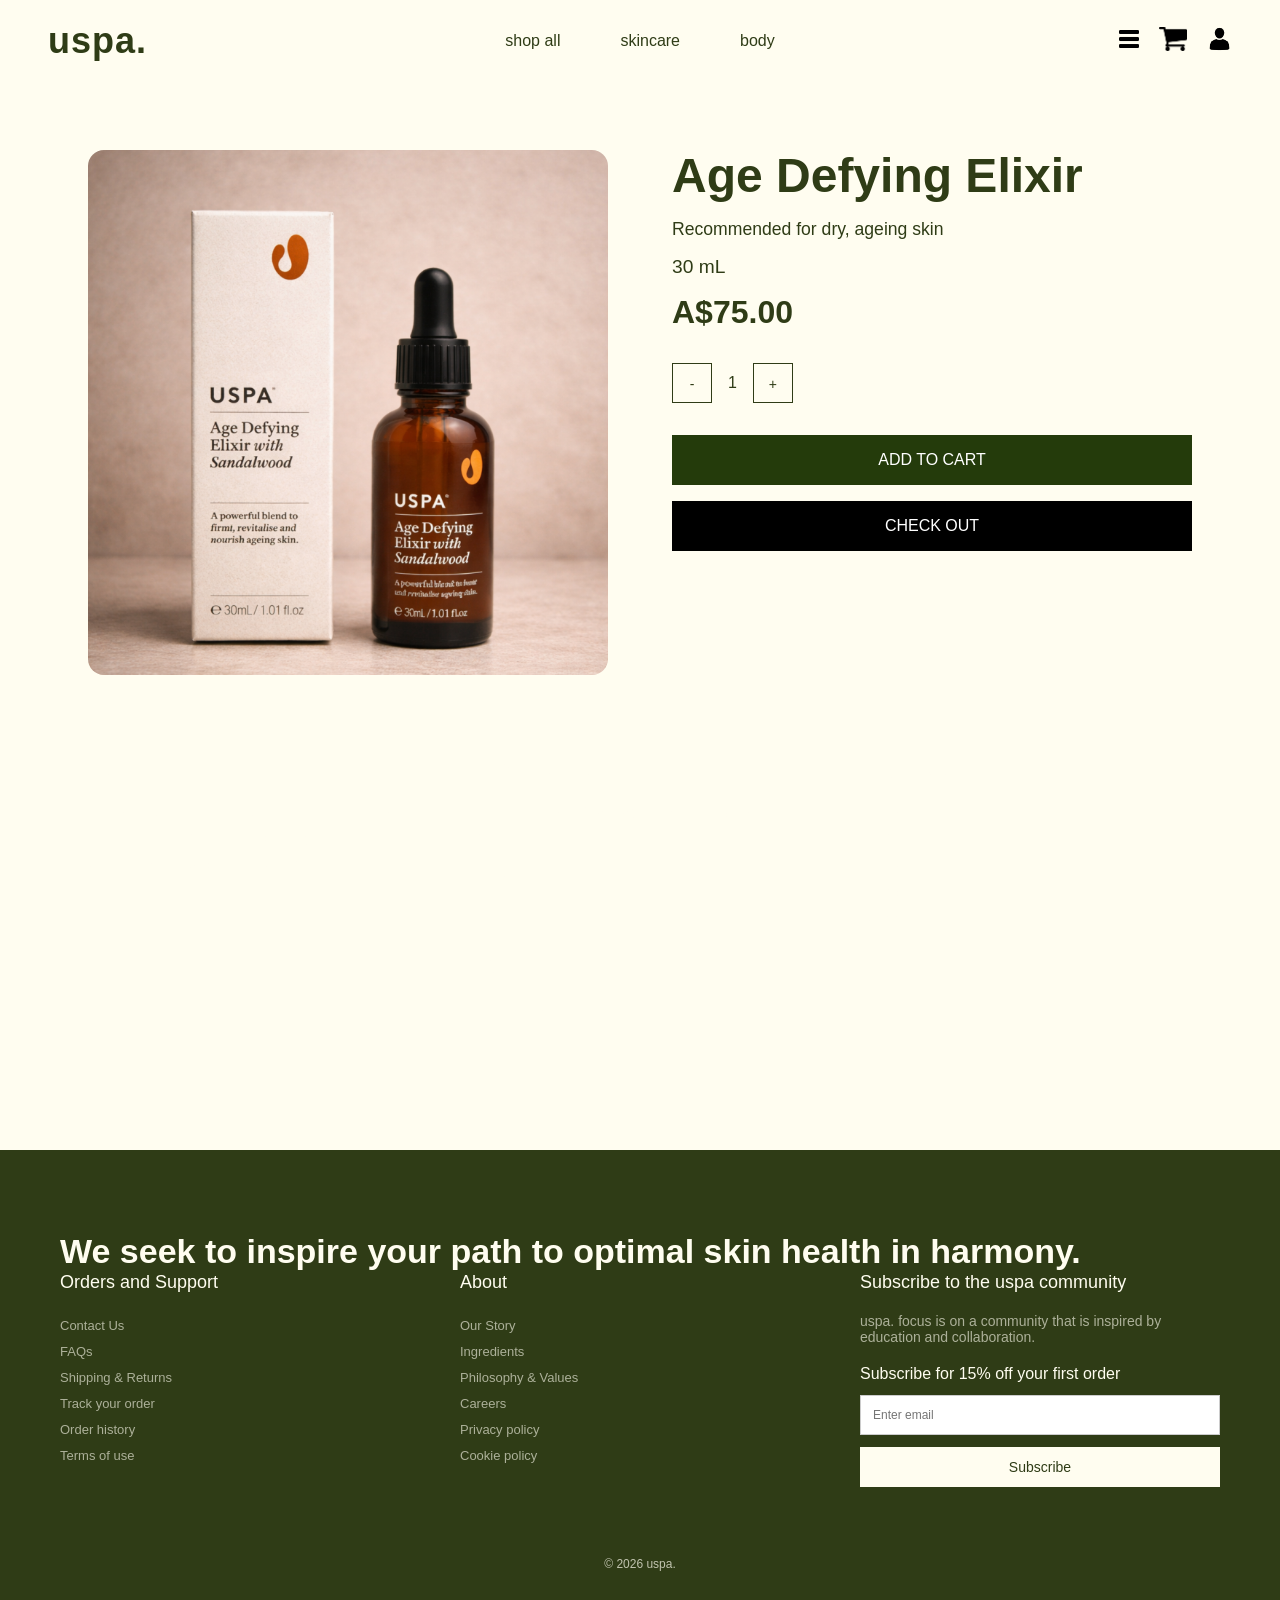
==== age-defying-elixir.html @ 699b3fb5 "added product filter and filter js, and age defying elixir page" ====
<!DOCTYPE html>

<html lang="en">

<head>

    <meta charset="UTF-8">

    <meta name="viewport" content="width=device-width, initial-scale=1.0">

    <title>Age Defying Elixir</title>

    <link rel="stylesheet" href="style.css">

</head>

<body>

    <!-- HEADER -->

    <header class="site-header">

        <nav class="navbar">

            <h1 class="logo">

                <a href="index.html">uspa.</a>

            </h1>

            <ul class="nav-links">

                <li><a href="shop-all.html">shop all</a></li>

                <li><a href="skincare.html">skincare</a></li>

                <li><a href="body.html">body</a></li>

            </ul>

            <ul class="nav-icons">

                <li><img src="images/menu.png" alt="Menu" class="nav-icon"></li>

                <li><img src="images/cart.png" alt="Cart" class="cart-icon"></li>

                <li><img src="images/profile.png" alt="Profile" class="profile-icon"></li>

            </ul>

        </nav>

    </header>

    <!-- PRODUCT PAGE -->

    <main class="product-page">

        <!-- LEFT -->

        <section class="product-image-section">

            <img src="images/product7.jpg"

                 alt="Age Defying Elixir"

                 class="product-image">

        </section>

        <!-- RIGHT -->

        <section class="product-info-section">

            <h1 class="product-title">

                Age Defying Elixir

            </h1>

            <p class="product-subtitle">

                Recommended for dry, ageing skin

            </p>

            <p class="product-size">

                30 mL

            </p>

            <p class="product-price">

                A$75.00

            </p>

            <!-- QUANTITY -->

            <section class="quantity-selector">

                <button type="button">-</button>

                <span>1</span>

                <button type="button">+</button>

            </section>

            <!-- BUTTONS -->

            <button class="product-cart-btn">

                ADD TO CART

            </button>

            <button class="checkout-btn">

                CHECK OUT

            </button>

        </section>

    </main>

    <!-- DETAILS -->

    <section class="product-details">

        <article class="detail-block">

            <h2>Description</h2>

            <p>

                A powerful blend to rejuvenate and balance stressed skin caused by damaging environments and lifestyle factors.

            </p>

        </article>

        <article class="detail-block">

            <h2>How to use</h2>

            <p>

                Apply at night, massage into freshly cleansed skin.

            </p>

            <h2>Dosage</h2>

            <p>

                2–3 drops

            </p>

            <h2>Texture</h2>

            <p>

                Lightweight oil texture.

            </p>

        </article>

        <article class="detail-block">

            <h2>Ingredients</h2>

            <ul>

                <li>Rose hip oil</li>

                <li>Primrose oil</li>

                <li>Rose</li>

                <li>Sandalwood</li>

                <li>Fennel</li>

            </ul>

        </article>

    </section>

    <!-- FOOTER -->

    <footer>

        <h2 class="footer-heading">

            We seek to inspire your path to optimal skin health in harmony.

        </h2>

        <nav class="footer-columns">

            <section class="footer-column">

                <h3>Orders and Support</h3>

                <a href="#">Contact Us</a>

                <a href="#">FAQs</a>

                <a href="#">Shipping & Returns</a>

                <a href="#">Track your order</a>

                <a href="#">Order history</a>

                <a href="#">Terms of use</a>

            </section>

            <section class="footer-column">

                <h3>About</h3>

                <a href="#">Our Story</a>

                <a href="#">Ingredients</a>

                <a href="#">Philosophy & Values</a>

                <a href="#">Careers</a>

                <a href="#">Privacy policy</a>

                <a href="#">Cookie policy</a>

            </section>

            <section class="footer-column newsletter">

                <h3>Subscribe to the uspa community</h3>

                <p class="subscribe-text">

                    uspa. focus is on a community that is inspired by education and collaboration.

                </p>

                <form>

                    <label for="email">

                        Subscribe for 15% off your first order

                    </label>

                    <input type="email"

                           id="email"

                           placeholder="Enter email">

                    <button type="submit">

                        Subscribe

                    </button>

                </form>

            </section>

        </nav>

        <p class="copyright">

            © 2026 uspa.

        </p>

    </footer>

</body>

</html>
---- style.css ----
* {
    margin: 0;
    padding: 0;
    box-sizing: border-box;
}

body {
    font-family: "Helvetica Neue", Helvetica, Arial, sans-serif;
    background-color: #FFFDF0; 
    color: #FFFDF0;
    font-weight: 300; 
} 

/* HERO SECTION */
.hero {
    height: 100vh; /*full screen height */
    background-image: url("images/hero.jpg");
    background-size: cover; 
    background-position: 50% 80%; 
    position: relative; 
    
}

.navbar {
    width: 100%;
    padding:28px 48px;
    display: grid;
    grid-template-columns: 1fr auto 1fr;
    align-items: center;
    z-index: 10;
}

.hero .navbar {
    position: absolute;
    top: 0;
    left: 0;
}

.site-header .navbar {
    position: relative;
}

.logo {
    justify-self: start;
}

.logo a {
    color:#FFFDF0;
    text-decoration: none;
    font-size: 36px;
    font-weight: 600;
    letter-spacing: 1px;
}


.nav-links{
    list-style: none;
    display: flex;
    gap: 60px;
    justify-self: center;
}

.nav-links a {
    color: #FFFDF0;
    text-decoration: none;
    font-size: 1rem;
    text-transform: lowercase;
    font-weight: 300;
}

.nav-links a:hover{
    opacity: 0.6;
}

.nav-icons {
    list-style: none;
    display: flex;
    align-items: center;
    display: flex;
    gap: 20px;
    justify-self: end;
}

.nav-icon {
    filter: invert(1);
    width: 20px;
    cursor: pointer;
}

.nav-icon:hover {
    opacity: 0.6;
}

.cart-icon {
    filter: invert(1);
    width:28px;
    height: auto;
    cursor: pointer;
}

.cart-icon:hover{
    opacity:0.6;
}

.profile-icon {
    width:25px;
    height: auto;
    cursor: pointer;
}

.profile-icon:hover{
    opacity: 0.6;
}

.hero-content {
    height: calc(100% - 85px);
    display: flex;
    justify-content: center; 
    align-items: center; 
}

.cta-btn {
    color: white; 
    text-decoration: none; 
    border: 1px solid white;
    padding: 12px 36px; 
    font-size: 18px; 
    font-weight: 300; 
}

.cta-btn:hover {
    background-color: #FFFDF0;
    color: #2F3C16;
}


/* MAIN CONTENT */
main {
    background-color: #FFFDF0;
    color: #2F3C16;
}

.content-section {
    padding: 110px 70px 80px;
}

.content-row {
    display: flex;
    align-items: center;
    justify-content: space-between;
    gap: 90px;
    margin-bottom: 120px;
}

.content-row + .content-row {
    margin-top: 100px;
}

.text-block,
.image-block {
    flex: 1;
}

.text-block h2 {
    font-size: clamp(28px, 4vw, 48px);
    font-weight: 400;
    letter-spacing: -1px;
    margin-bottom: 70px;
    color: #2F3C16;
}

.text-block p {
    max-width: 460px;
    font-size: clamp(16px, 2vw, 22px);
    line-height: 1.15;
    font-weight: 300;
    color: #2F3C16;
}

.image-block img {
    width: 100%;
    height: 520px;
    object-fit: cover;
    display: block;
}

.center-text {
    max-width: 470px;
    margin: 0 auto;
    text-align: center;
    font-size: 22px;
    line-height: 1.15;
    color: #2F3C16;
}

/* FOOTER */
footer {
    background-color: #2F3C16;
    color: #FFFDF0;
    padding: 80px 60px 40px;
}

.footer-heading {
    font-size: 34px;
    line-height: 1.25;
}
.footer-column {
    flex: 1;
    max-width: 220px;
}

.footer-columns {
    display: flex;
    justify-content: space-between;
    gap: 120px;
}

.footer-column h3 {
    font-size: 18px;
    font-weight: 500;
    margin-bottom: 20px;
}

.footer-column a {
    display: block;   /* THIS fixes your issue */
    color: #FFFDF0;
    text-decoration: none;
    font-size: 13px;
    line-height: 2;
    opacity: 0.6;
}

.footer-column a:hover {
    opacity: 0.6;
}

/* subscription text */
.subscribe-text {
    font-size: 14px;
    margin-bottom: 20px;
    opacity: 0.6;
}

/* form styling */
form {
    display: flex;
    flex-direction: column;
    gap: 12px;
}

/* email input styling */ 

input[type="email"] {
    padding: 12px;
    border: 1px solid #ccc;
    font-size: 12px;
}

button {
    padding: 12px;
    background-color: #FFFDF0;
    color: #2F3C16;
    border: none;
    font-size: 14px;
    cursor: pointer;
}

button:hover {
    opacity: 0.6;
}

.checkbox-group {
    display: flex;
    gap: 8px;
    align-items: flex-start; 
    font-size: 11px;
    line-height: 1.3;
}

.copyright {
    margin-top: 70px;
    font-size: 12px;
    opacity: 0.7;
    text-align: center;
}

.newsletter {
    max-width: 360px;
}

/* SHOP ALL */ 

.shop-hero {
    height: 460px;
    background-image: url("images/shop-hero.jpg");
    background-size: cover;
    background-position: center;
    display: flex;
    align-items: center;
    justify-content: center;
    color: #FFFDF0;
    font-size: clamp(18px, 2.5vw, 28px);
    text-align: center;
}


.filters details {
    border-top: 1px solid #2F3C16;
    padding: 1rem 0;
}

.filters details:last-of-type {
    border-bottom: 1px solid #2F3C16
}

.filters summary {
    display: flex;
    justify-content: space-between;
    align-items: center;
    list-style: none;
    cursor: pointer;
}

.filters summary::-webkit-details-marker {
    display:none;
}

.filters summary::after {
    content: "⌄"; 
}

.filters details[open] summary::after {
    content: "⌃";
}

.filters label {
    display: block;
    margin-top: 0.7rem;
    font-size: 0.9rem;
    color:#2F3C16
}

.shop-layout {
    display:grid;
    grid-template-columns: 220px 1fr;
    gap: 40px;
    padding: 80px 50px;
}

.site-header {
    height: 70px;
    background-color: #FFFDF0;
}

.site-header .navbar {
    position: relative;
    padding: 20px 48px;
}

.site-header .logo a,
.site-header .nav-links a {
    color: #2F3C16;
}

.site-header .profile-icon {
    filter: none;
}

.filters h2{
    font-size: 14px;
    font-weight: 400;
    margin-bottom: 10px;
}

.filters details{
    border-top: 1px solid #2F3C16;
    padding: 8px 0;
}

.filters summary {
    font-size: 14px;
    font-weight: 400;
    list-style: none;
    cursor: pointer;
}

.filters summary::-webkit-details-marker {
    display: none;
}

.filters summary::after {
    content:"⌄";
    float: right;
}

.filters {
    width: 220px;
}

.products {
    display: grid;
    grid-template-columns: repeat(auto-fit, minmax(clamp(8rem, 18vw, 16rem), 1fr));
    gap: 3rem 2rem;
    justify-content: start;
}

.product-card {
    max-width: 16rem;
}


.product-card a {
    display: flex;
    flex-direction: column;
    text-decoration: none;
    color: inherit;
}

.product-card h3 {
    min-height: 4rem;
}

.product-bottom {
    display: flex;
    justify-content: space-between;
    align-items: center;
    margin-top: 1rem
}
.product-bottom {
    margin: 0;
    font-size: 0.9rem;
    font-weight: 500;
}

.product-bottom button {
    width: auto;
    padding: 0.7rem 1.8rem;
    white-space: nowrap;
}


.product-card a{
    text-decoration:none;
    color:inherit;
}

.product-card img {
    width:100%;
    aspect-ratio: 1/1;
    object-fit: cover;
    display: block;
    border-radius: 10px;
}

.product-card h3 {
    font-size: 0.95rem;
    margin-top: 16px;
    min-height: 4rem;
    line-height: 1.2;
    margin-bottom: 0.6rem;
}

.product-card p {
    width: 100%;
    padding: 12px 0;
    font-size: 0.85rem;
    font-weight: 500;
}



.product-card button {
    background-color: #263713;
    color: white;
    border: none;
    padding: 6px 14px;
    font-size: 11px;
    align-self: start;
}

.mobile-filter-btn {
    display: none;
}

@media (max-width: 768px) {
    .mobile-filter-btn {
        display: block;
        margin-bottom: 2rem;
        background: none;
        color: #2F3C16;
        padding: 0;
        font-size: 1rem;
    }
}

@media (max-width:768px) {
    .shop-layout {
        display: block;
    }

    .filters {
        display:none;
    }

    .products {
        grid-template-columns: repeat(2, 1fr)
    }
}

@media (max-width: 768px) {
    .navbar {
        display: flex;
        padding: 18px 24px;
        justify-content: space-between;
    }
  
    .logo {
        position: static;
    }
  
  
    .nav-links {
        display: flex;
        gap: 24px;
        font-size: 14px;
        justify-content: center;
    }
  
    .nav-icons {
        display: flex;
        gap: 16px;
        justify-content: center;
    }

  }

  @media (max-width: 768px) {
    footer {
        padding: 50px 24px 30px;
    }

    .footer-heading {
        font-size: 24px;
        margin-bottom: 40px;
    }

    .footer-columns {
        flex-direction: column;
        gap: 36px;
    }

    .footer-column,
    .newsletter {
        max-width: 100%;
    }

    .footer-column h3 {
        font-size: 16px;
    }

    .footer-column a,
    .subscribe-text {
        font-size: 13px;
    }
}

/* PRODUCT PAGE */

.product-page {
    display: grid;
    grid-template-columns: 1fr 1fr;
    gap: 4rem;

    max-width: 1200px;
    margin: 5rem auto;

    padding: 0 3rem;
    align-items: start;
}

.product-image {
    width: 100%;
    border-radius: 1rem;
    display: block;
}

.product-info-section {
    display: flex;
    flex-direction: column;
    gap: 1rem;
}

.product-title {
    font-size: clamp(2rem, 4vw, 3rem);
    line-height: 1.1;
}

.product-subtitle {
    font-size: 1.1rem;
}

.product-size {
    font-size: 1.2rem;
    font-weight: 500;
}

.product-price {
    font-size: 2rem;
    font-weight: 600;
}

.quantity-selector {
    display: flex;
    align-items: center;
    gap: 1rem;

    margin: 1rem 0;
}

.quantity-selector button {
    width: 2.5rem;
    height: 2.5rem;

    border: 1px solid #2F3C16;
    background: transparent;

    cursor: pointer;
}

.product-cart-btn,
.checkout-btn {
    width: 100%;

    padding: 1rem;

    border: none;

    font-size: 1rem;
    cursor: pointer;
}

.product-cart-btn {
    background-color: #243B0B;
    color: white;
}

.checkout-btn {
    background-color: black;
    color: white;
}

/* =========================
   PRODUCT DETAILS
========================= */

.product-details {
    display: grid;
    grid-template-columns: repeat(3, 1fr);

    gap: 4rem;

    max-width: 1200px;

    margin: 4rem auto 8rem auto;

    padding: 0 3rem;
}

.detail-block {
    display: flex;
    flex-direction: column;
    gap: 1rem;
}

.detail-block h2 {
    font-size: 1.4rem;
}

.detail-block p,
.detail-block li {
    line-height: 1.7;
}

/* =========================
   MOBILE
========================= */

@media (max-width: 768px) {

    .product-page {
        grid-template-columns: 1fr;

        gap: 2rem;

        padding: 0 1.5rem;
    }

    .product-details {
        grid-template-columns: 1fr;

        gap: 2rem;

        padding: 0 1.5rem;
    }

    .product-title {
        font-size: 2.2rem;
    }

}
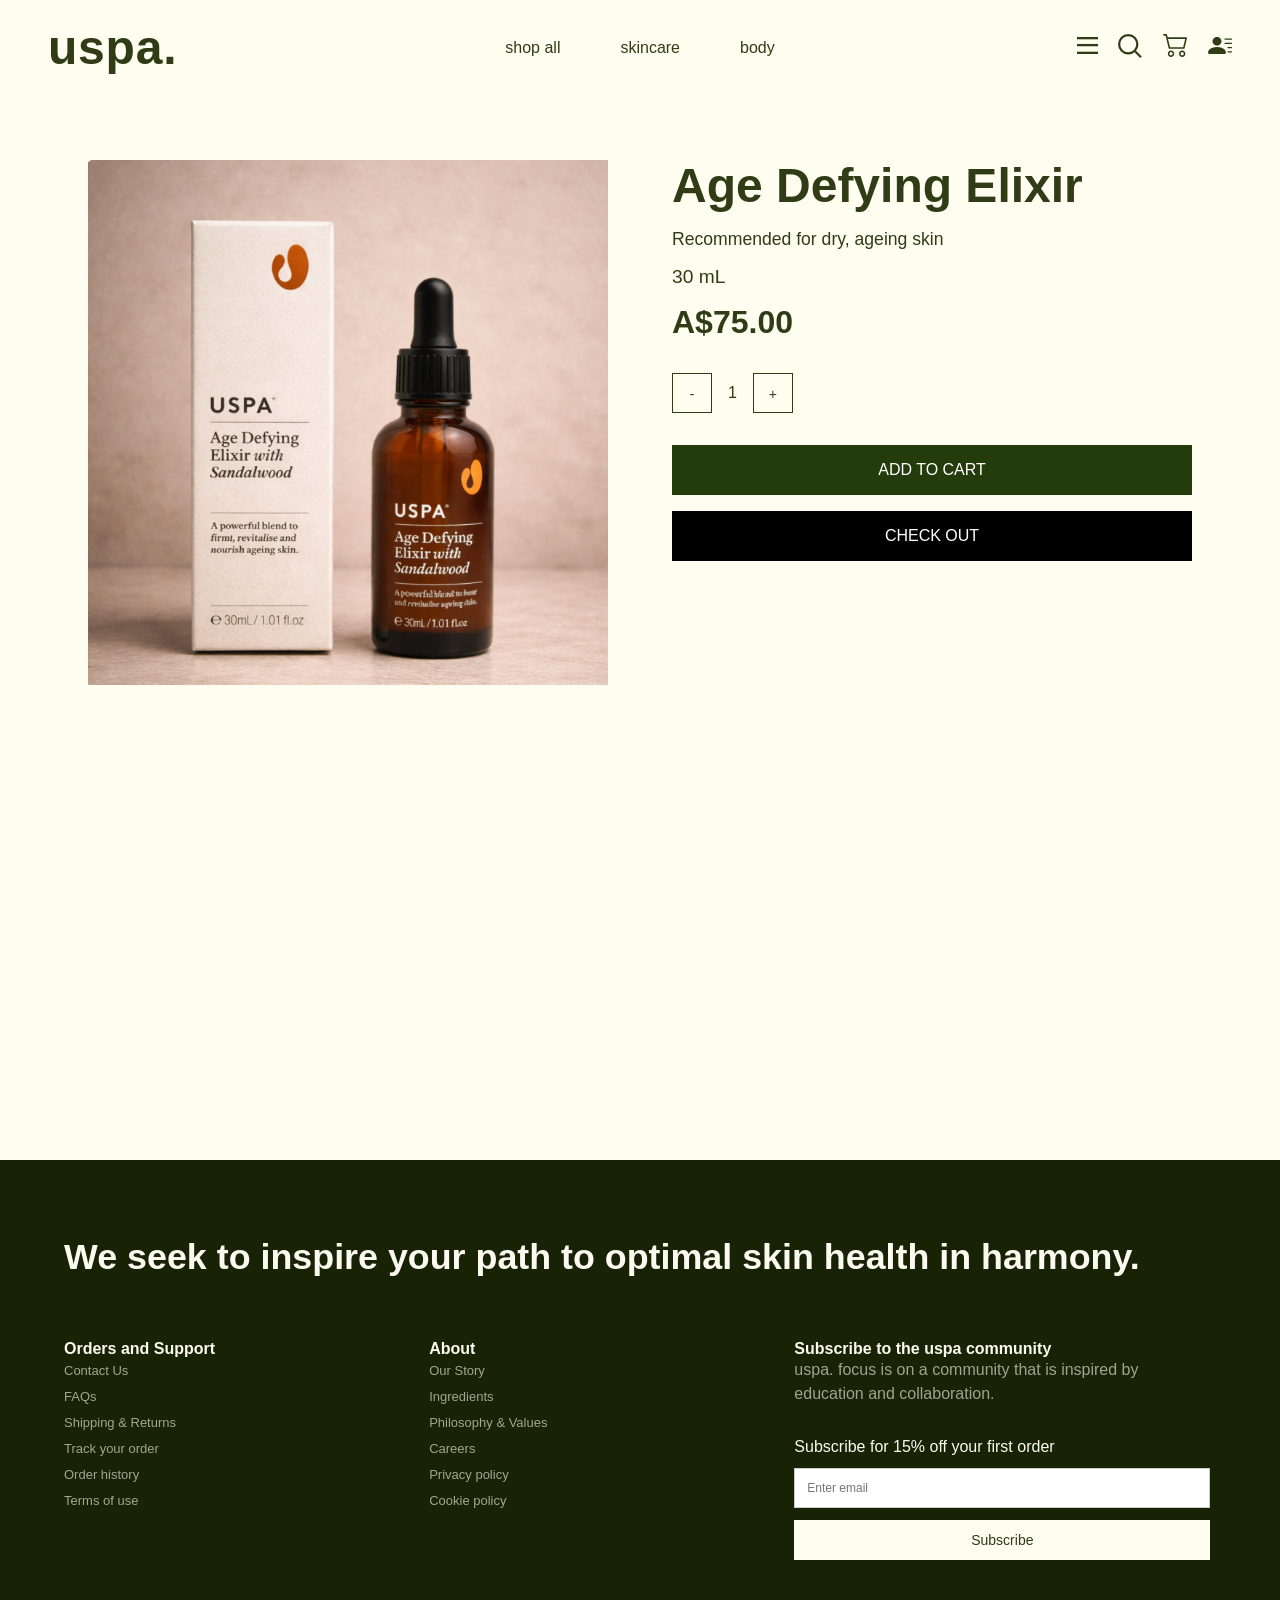
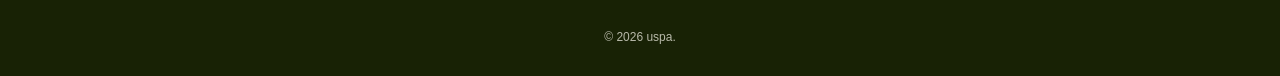
==== commit 0ebab6d5: "changed icons from png to svg and added drop down search layout" ====
--- a/age-defying-elixir.html
+++ b/age-defying-elixir.html
@@ -39,13 +39,19 @@
             </ul>
 
             <ul class="nav-icons">
-
-                <li><img src="images/menu.png" alt="Menu" class="nav-icon"></li>
-
-                <li><img src="images/cart.png" alt="Cart" class="cart-icon"></li>
-
-                <li><img src="images/profile.png" alt="Profile" class="profile-icon"></li>
-
+                <li><img src="images/menu.svg" alt="Menu" class="nav-icon"></li>
+                 <li class="search-wrapper">
+                    <img src="images/search.svg" alt="Search" class="search-icon">
+                    <div class="search-dropdown">
+                        <input
+                            type="text"
+                            id="search-input"
+                            placeholder="I'm searching for..."
+                        >
+                    </div>
+                </li>
+                <li><img src="images/cart.svg" alt="Cart" class="cart-icon"></li> 
+                <li><img src="images/profile.svg" alt="Profile" class="profile-icon"></li>
             </ul>
 
         </nav>
--- a/style.css
+++ b/style.css
@@ -23,7 +23,7 @@
 
 .navbar {
     width: 100%;
-    padding:28px 48px;
+    padding: clamp(1rem, 2vw, 1.75rem) clamp(1.5rem, 4vw, 3rem) clamp(2rem, 4vw, 3rem);
     display: grid;
     grid-template-columns: 1fr auto 1fr;
     align-items: center;
@@ -47,16 +47,16 @@
 .logo a {
     color:#FFFDF0;
     text-decoration: none;
-    font-size: 36px;
+    font-size: clamp(2rem, 4vw, 3rem);
     font-weight: 600;
-    letter-spacing: 1px;
+    letter-spacing: 0.05rem;
 }
 
 
 .nav-links{
     list-style: none;
     display: flex;
-    gap: 60px;
+    gap: clamp(1.5rem, 5vw, 3.75rem);
     justify-self: center;
 }
 
@@ -77,13 +77,12 @@
     display: flex;
     align-items: center;
     display: flex;
-    gap: 20px;
+    gap: 1.3rem;
     justify-self: end;
 }
 
 .nav-icon {
-    filter: invert(1);
-    width: 20px;
+    width: 1.3rem;
     cursor: pointer;
 }
 
@@ -92,8 +91,7 @@
 }
 
 .cart-icon {
-    filter: invert(1);
-    width:28px;
+    width:1.5rem;
     height: auto;
     cursor: pointer;
 }
@@ -103,7 +101,7 @@
 }
 
 .profile-icon {
-    width:25px;
+    width:1.5rem;
     height: auto;
     cursor: pointer;
 }
@@ -112,8 +110,48 @@
     opacity: 0.6;
 }
 
+.search-icon{
+    width: 1.5rem;
+    height:auto;
+    cursor: pointer;
+}
+
+.search-icon:hover{
+    opacity: 0.6
+}
+
+/* search dropdown */
+.search-wrapper {
+    position: static;
+}
+.search-dropdown {
+    position:absolute;
+    top: 5rem;
+    left:0;
+    width: 100vw;
+    background: #FFFDF0;
+    padding: 1rem 4rem 2.5rem;
+    display:none;
+    z-index: 999;
+}
+
+.search-dropdown.active {
+    display: block;
+}
+
+.search-dropdown input{
+    width: min(70rem, 90%);
+    font-size: clamp(1rem, 2vw, 1.5rem);
+    font-weight: 300;
+    padding: 0.6rem 0;
+    border:none;
+    /* border-bottom: 0.0625rem solid #2F3C16; */
+    background: transparent;
+    outline:none;
+}
+
 .hero-content {
-    height: calc(100% - 85px);
+    height: calc(100% - 5.3rem);
     display: flex;
     justify-content: center; 
     align-items: center; 
@@ -122,9 +160,9 @@
 .cta-btn {
     color: white; 
     text-decoration: none; 
-    border: 1px solid white;
-    padding: 12px 36px; 
-    font-size: 18px; 
+    border: 0.0625rem solid white;
+    padding: 0.75rem 2.25rem; 
+    font-size: 1.125rem; 
     font-weight: 300; 
 }
 
@@ -141,19 +179,19 @@
 }
 
 .content-section {
-    padding: 110px 70px 80px;
+    padding: 6.875rem 4.375rem 5rem;
 }
 
 .content-row {
     display: flex;
     align-items: center;
     justify-content: space-between;
-    gap: 90px;
-    margin-bottom: 120px;
+    gap: 5.625rem;
+    margin-bottom: 7.5rem;
 }
 
 .content-row + .content-row {
-    margin-top: 100px;
+    margin-top: 6.25rem;
 }
 
 .text-block,
@@ -162,16 +200,16 @@
 }
 
 .text-block h2 {
-    font-size: clamp(28px, 4vw, 48px);
+    font-size: clamp(1.75rem, 4vw, 3rem);
     font-weight: 400;
-    letter-spacing: -1px;
-    margin-bottom: 70px;
+    letter-spacing: -0.0625rem;
+    margin-bottom: 4.375rem;
     color: #2F3C16;
 }
 
 .text-block p {
-    max-width: 460px;
-    font-size: clamp(16px, 2vw, 22px);
+    max-width: 28.75rem;
+    font-size: clamp(1rem, 2vw, 1.375rem);
     line-height: 1.15;
     font-weight: 300;
     color: #2F3C16;
@@ -179,53 +217,57 @@
 
 .image-block img {
     width: 100%;
-    height: 520px;
+    height: 32.5rem;
     object-fit: cover;
     display: block;
 }
 
 .center-text {
-    max-width: 470px;
+    max-width: 29.375rem;
     margin: 0 auto;
     text-align: center;
-    font-size: 22px;
+    font-size: 1.375rem;
     line-height: 1.15;
     color: #2F3C16;
 }
 
 /* FOOTER */
 footer {
-    background-color: #2F3C16;
-    color: #FFFDF0;
-    padding: 80px 60px 40px;
+    background-color: #182205;
+    color: #fcfaf0;
+    padding: 5rem 4rem 2rem;
 }
 
 .footer-heading {
-    font-size: 34px;
-    line-height: 1.25;
-}
+    font-size: clamp(1.5rem, 2.8vw, 3.0rem);
+    line-height: 1;
+    max-width: 90rem;
+    margin-bottom: 4rem;
+}
+
 .footer-column {
     flex: 1;
-    max-width: 220px;
+    flex-direction: column;
+    gap: 0.9rem;
 }
 
 .footer-columns {
-    display: flex;
-    justify-content: space-between;
-    gap: 120px;
+    display: grid;
+    grid-template-columns: 1fr 1fr 1.4fr;
+    gap: 4rem;
+    align-items: start;
 }
 
 .footer-column h3 {
-    font-size: 18px;
-    font-weight: 500;
-    margin-bottom: 20px;
+    font-size: 1rem;
+    font-weight: 1.1rem;
 }
 
 .footer-column a {
-    display: block;   /* THIS fixes your issue */
+    display: block;  
     color: #FFFDF0;
     text-decoration: none;
-    font-size: 13px;
+    font-size: 0.8125rem;
     line-height: 2;
     opacity: 0.6;
 }
@@ -236,8 +278,8 @@
 
 /* subscription text */
 .subscribe-text {
-    font-size: 14px;
-    margin-bottom: 20px;
+    line-height: 1.5;
+    margin-bottom: 2rem;
     opacity: 0.6;
 }
 
@@ -245,23 +287,23 @@
 form {
     display: flex;
     flex-direction: column;
-    gap: 12px;
+    gap: 0.75rem;
 }
 
 /* email input styling */ 
 
 input[type="email"] {
-    padding: 12px;
-    border: 1px solid #ccc;
-    font-size: 12px;
+    padding: 0.75rem;
+    border: 0.0625rem solid #ccc;
+    font-size: 0.75rem;
 }
 
 button {
-    padding: 12px;
+    padding: 0.75rem;
     background-color: #FFFDF0;
     color: #2F3C16;
     border: none;
-    font-size: 14px;
+    font-size: 0.875rem;
     cursor: pointer;
 }
 
@@ -271,27 +313,27 @@
 
 .checkbox-group {
     display: flex;
-    gap: 8px;
+    gap: 0.5rem;
     align-items: flex-start; 
-    font-size: 11px;
+    font-size: 0.6875rem;
     line-height: 1.3;
 }
 
 .copyright {
-    margin-top: 70px;
-    font-size: 12px;
+    margin-top: 4.375rem;
+    font-size: 0.75rem;
     opacity: 0.7;
     text-align: center;
 }
 
 .newsletter {
-    max-width: 360px;
+    max-width: 26rem;
 }
 
 /* SHOP ALL */ 
 
 .shop-hero {
-    height: 460px;
+    height: 31rem;
     background-image: url("images/shop-hero.jpg");
     background-size: cover;
     background-position: center;
@@ -299,18 +341,18 @@
     align-items: center;
     justify-content: center;
     color: #FFFDF0;
-    font-size: clamp(18px, 2.5vw, 28px);
+    font-size: clamp(1.15rem, 2.5vw, 1.75rem);
     text-align: center;
 }
 
 
 .filters details {
-    border-top: 1px solid #2F3C16;
+    border-top: 0.065rem solid #2F3C16;
     padding: 1rem 0;
 }
 
 .filters details:last-of-type {
-    border-bottom: 1px solid #2F3C16
+    border-bottom: 0.065rem solid #2F3C16
 }
 
 .filters summary {
@@ -342,19 +384,22 @@
 
 .shop-layout {
     display:grid;
-    grid-template-columns: 220px 1fr;
-    gap: 40px;
-    padding: 80px 50px;
+    grid-template-columns: 16rem minmax(0, 1fr);
+    gap: 4rem;
+    width: min(90%, 75rem);
+    margin: 0 auto;
+    padding: 4rem 0;
 }
 
 .site-header {
-    height: 70px;
+    position: relative;
+    height: 5rem;
     background-color: #FFFDF0;
 }
 
 .site-header .navbar {
     position: relative;
-    padding: 20px 48px;
+    padding: clamp(1rem, 2vw, 1.25rem) clamp(1.5rem, 4vw, 3rem);
 }
 
 .site-header .logo a,
@@ -367,18 +412,18 @@
 }
 
 .filters h2{
-    font-size: 14px;
+    font-size: 0.875rem;
     font-weight: 400;
-    margin-bottom: 10px;
+    margin-bottom: 0.625rem;
 }
 
 .filters details{
-    border-top: 1px solid #2F3C16;
-    padding: 8px 0;
+    border-top: 0.0625rem solid #2F3C16;
+    padding: 0.5rem 0;
 }
 
 .filters summary {
-    font-size: 14px;
+    font-size: 0.875rem;
     font-weight: 400;
     list-style: none;
     cursor: pointer;
@@ -394,18 +439,19 @@
 }
 
 .filters {
-    width: 220px;
+    width: 13.75rem;
 }
 
 .products {
     display: grid;
-    grid-template-columns: repeat(auto-fit, minmax(clamp(8rem, 18vw, 16rem), 1fr));
+    grid-template-columns: repeat(3, minmax(0, 20rem));
     gap: 3rem 2rem;
     justify-content: start;
 }
 
 .product-card {
-    max-width: 16rem;
+    width: 100%;
+    max-width: none;
 }
 
 
@@ -416,26 +462,28 @@
     color: inherit;
 }
 
-.product-card h3 {
-    min-height: 4rem;
-}
+
 
 .product-bottom {
     display: flex;
     justify-content: space-between;
     align-items: center;
-    margin-top: 1rem
-}
-.product-bottom {
-    margin: 0;
-    font-size: 0.9rem;
+}
+
+
+
+.product-bottom button {
+    padding: 0.55rem 1.2rem;
+    font-size: 0.68rem;
+    letter-spacing: 0.06rem;
     font-weight: 500;
-}
-
-.product-bottom button {
     width: auto;
     padding: 0.7rem 1.8rem;
     white-space: nowrap;
+    display: flex;
+    align-items: center;
+    justify-content: center;
+    line-height: 1;
 }
 
 
@@ -449,23 +497,24 @@
     aspect-ratio: 1/1;
     object-fit: cover;
     display: block;
-    border-radius: 10px;
+    border-radius: 0;
+}
+
+.product-card .heart-icon {
+    width: 1.5rem;
+    height: auto;
+    object-fit: contain;
+    flex-shrink: 0;
 }
 
 .product-card h3 {
     font-size: 0.95rem;
-    margin-top: 16px;
-    min-height: 4rem;
+    min-height: 2.5rem;
     line-height: 1.2;
-    margin-bottom: 0.6rem;
-}
-
-.product-card p {
-    width: 100%;
-    padding: 12px 0;
-    font-size: 0.85rem;
-    font-weight: 500;
-}
+    margin-bottom: 0.05rem;
+}
+
+
 
 
 
@@ -473,8 +522,8 @@
     background-color: #263713;
     color: white;
     border: none;
-    padding: 6px 14px;
-    font-size: 11px;
+    padding: 0.375rem 0.875rem;
+    font-size: 0.6875rem;
     align-self: start;
 }
 
@@ -482,7 +531,7 @@
     display: none;
 }
 
-@media (max-width: 768px) {
+@media (max-width: 75rem) {
     .mobile-filter-btn {
         display: block;
         margin-bottom: 2rem;
@@ -571,7 +620,7 @@
     grid-template-columns: 1fr 1fr;
     gap: 4rem;
 
-    max-width: 1200px;
+    max-width: 75rem;
     margin: 5rem auto;
 
     padding: 0 3rem;
@@ -580,7 +629,7 @@
 
 .product-image {
     width: 100%;
-    border-radius: 1rem;
+    border-radius: 0;
     display: block;
 }
 
@@ -588,6 +637,77 @@
     display: flex;
     flex-direction: column;
     gap: 1rem;
+}
+
+.product-info {
+    display: flex;
+    flex-direction: column;
+    gap: 0.2rem;
+    flex: 1;
+}
+
+
+
+.product-bottom {
+    display: flex;
+    justify-content: space-between;
+    align-items: center;
+    margin-top: auto;
+    width: 100%
+}
+
+.product-title-row {
+    margin-top: 0.8rem;
+    display: flex;
+    justify-content: space-between;
+    align-items: flex-start;
+    gap: 1rem;
+}
+
+.product-title-row h3 {
+    margin: 0;
+    font-size: 1.2rem;
+    line-height: 1.2;
+}
+.heart-icon {
+    width: 0.3rem;
+    height: 0.3rem;
+    object-fit: contain;
+    flex-shrink: 0;
+}
+
+.product-skin {
+    margin-top: -1.15rem;
+    font-size: 0.8rem;
+    font-weight: 400;
+    font-style: italic;
+    line-height: 1.2;
+    opacity: 0.75;
+}
+
+.product-description {
+    font-size: 0.84rem;
+    margin-top: 1.5rem;
+    min-height: 3.5rem;
+    line-height: 1.15;
+    max-width: 90%;
+}
+
+.product-volume {
+    top: -0.4rem;
+    position: relative;
+    font-size: 1rem;
+    font-weight: 500;
+
+}
+
+.product-price-card {
+    font-size: 1.5rem;
+    font-weight: 700;
+    margin: 0;
+    line-height: 1;
+    position: relative;
+    top: -0.08rem;
 }
 
 .product-title {
@@ -649,9 +769,7 @@
     color: white;
 }
 
-/* =========================
-   PRODUCT DETAILS
-========================= */
+/* PRODUCT DETAILS */
 
 .product-details {
     display: grid;
@@ -659,7 +777,7 @@
 
     gap: 4rem;
 
-    max-width: 1200px;
+    max-width: 75rem;
 
     margin: 4rem auto 8rem auto;
 
@@ -704,7 +822,7 @@
     }
 
     .product-title {
-        font-size: 2.2rem;
+        font-size: 3.2rem;
     }
 
 }
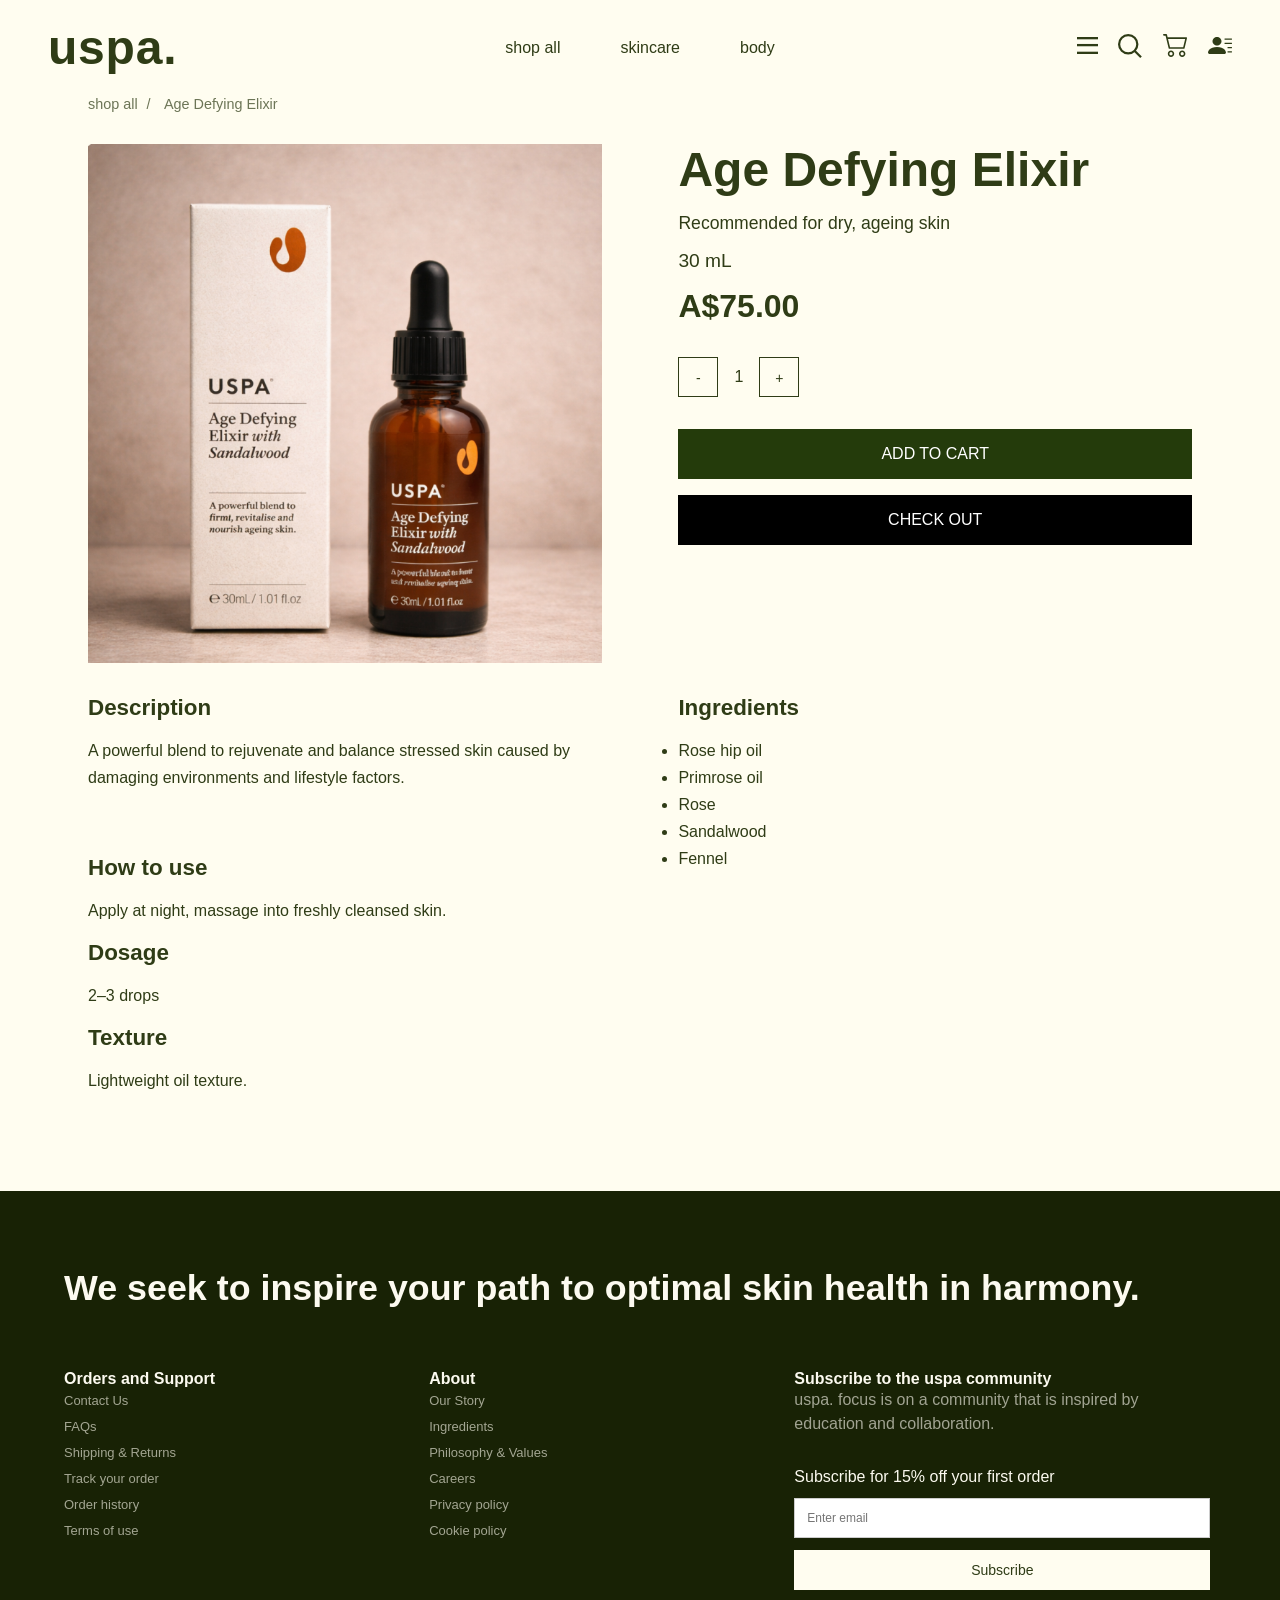
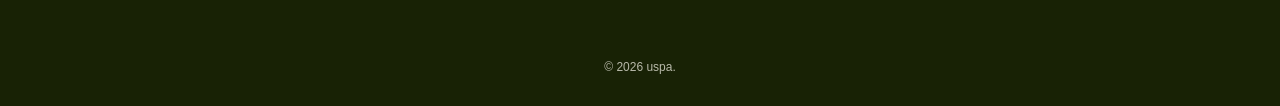
==== commit 622f1219: "refined product detail layout for age defying elixir, search interaction&logic and breadcrumb for se" ====
--- a/age-defying-elixir.html
+++ b/age-defying-elixir.html
@@ -60,226 +60,197 @@
 
     <!-- PRODUCT PAGE -->
 
-    <main class="product-page">
+    <main>
+        <nav class="breadcrumb">
+            <a href="shop-all.html">shop all</a>
+            <span>/</span>
+            <span>Age Defying Elixir</span>
+        </nav>
 
         <!-- LEFT -->
-
-        <section class="product-image-section">
-
-            <img src="images/product7.jpg"
-
-                 alt="Age Defying Elixir"
-
-                 class="product-image">
-
+        <section class="product-page">
+            <div class="product-image-section">
+
+                <img src="images/product7.jpg"
+
+                    alt="Age Defying Elixir"
+
+                    class="product-image">
+
+            </div>
+
+            <!-- RIGHT -->
+
+            <div class="product-info-section">
+
+                <h1 class="product-title">
+
+                    Age Defying Elixir
+
+                </h1>
+
+                <p class="product-subtitle">
+
+                    Recommended for dry, ageing skin
+
+                </p>
+
+                <p class="product-size">
+
+                    30 mL
+
+                </p>
+
+                <p class="product-price">
+
+                    A$75.00
+
+                </p>
+
+                <!-- QUANTITY -->
+
+                <section class="quantity-selector">
+
+                    <button type="button">-</button>
+
+                    <span>1</span>
+
+                    <button type="button">+</button>
+
+                </section>
+
+                <!-- BUTTONS -->
+
+                <button class="product-cart-btn">
+
+                    ADD TO CART
+
+                </button>
+
+                <button class="checkout-btn">
+
+                    CHECK OUT
+
+                </button>
+
+            </div>
         </section>
-
-        <!-- RIGHT -->
-
-        <section class="product-info-section">
-
-            <h1 class="product-title">
-
-                Age Defying Elixir
-
-            </h1>
-
-            <p class="product-subtitle">
-
-                Recommended for dry, ageing skin
-
-            </p>
-
-            <p class="product-size">
-
-                30 mL
-
-            </p>
-
-            <p class="product-price">
-
-                A$75.00
-
-            </p>
-
-            <!-- QUANTITY -->
-
-            <section class="quantity-selector">
-
-                <button type="button">-</button>
-
-                <span>1</span>
-
-                <button type="button">+</button>
+    
+
+        <!-- DETAILS -->
+        <section class="product-details">
+            <div class="details-left">
+                <article class="detail-block">
+                    <h2>Description</h2>
+                    <p>
+                        A powerful blend to rejuvenate and balance stressed skin caused by damaging environments and lifestyle factors.
+                    </p>
+                </article>
+                <article class="detail-block">
+                    <h2>How to use</h2>
+                    <p>Apply at night, massage into freshly cleansed skin.</p>
+                    <h2>Dosage</h2>
+                    <p>2–3 drops</p>
+                    <h2>Texture</h2>
+                    <p>Lightweight oil texture.</p>
+                </article>
+            </div>
+
+            <article class="detail-block ingredients-block">
+                <h2>Ingredients</h2>
+                <ul>
+                    <li>Rose hip oil</li>
+                    <li>Primrose oil</li>
+                    <li>Rose</li>
+                    <li>Sandalwood</li>
+                    <li>Fennel</li>
+                </ul>
+            </article>
+        </section>
+    </main>
+
+    <!-- FOOTER -->
+
+    <footer>
+
+        <h2 class="footer-heading">
+
+            We seek to inspire your path to optimal skin health in harmony.
+
+        </h2>
+
+        <nav class="footer-columns">
+
+            <section class="footer-column">
+
+                <h3>Orders and Support</h3>
+
+                <a href="#">Contact Us</a>
+
+                <a href="#">FAQs</a>
+
+                <a href="#">Shipping & Returns</a>
+
+                <a href="#">Track your order</a>
+
+                <a href="#">Order history</a>
+
+                <a href="#">Terms of use</a>
 
             </section>
 
-            <!-- BUTTONS -->
-
-            <button class="product-cart-btn">
-
-                ADD TO CART
-
-            </button>
-
-            <button class="checkout-btn">
-
-                CHECK OUT
-
-            </button>
-
-        </section>
-
-    </main>
-
-    <!-- DETAILS -->
-
-    <section class="product-details">
-
-        <article class="detail-block">
-
-            <h2>Description</h2>
-
-            <p>
-
-                A powerful blend to rejuvenate and balance stressed skin caused by damaging environments and lifestyle factors.
-
-            </p>
-
-        </article>
-
-        <article class="detail-block">
-
-            <h2>How to use</h2>
-
-            <p>
-
-                Apply at night, massage into freshly cleansed skin.
-
-            </p>
-
-            <h2>Dosage</h2>
-
-            <p>
-
-                2–3 drops
-
-            </p>
-
-            <h2>Texture</h2>
-
-            <p>
-
-                Lightweight oil texture.
-
-            </p>
-
-        </article>
-
-        <article class="detail-block">
-
-            <h2>Ingredients</h2>
-
-            <ul>
-
-                <li>Rose hip oil</li>
-
-                <li>Primrose oil</li>
-
-                <li>Rose</li>
-
-                <li>Sandalwood</li>
-
-                <li>Fennel</li>
-
-            </ul>
-
-        </article>
-
-    </section>
-
-    <!-- FOOTER -->
-
-    <footer>
-
-        <h2 class="footer-heading">
-
-            We seek to inspire your path to optimal skin health in harmony.
-
-        </h2>
-
-        <nav class="footer-columns">
-
             <section class="footer-column">
 
-                <h3>Orders and Support</h3>
-
-                <a href="#">Contact Us</a>
-
-                <a href="#">FAQs</a>
-
-                <a href="#">Shipping & Returns</a>
-
-                <a href="#">Track your order</a>
-
-                <a href="#">Order history</a>
-
-                <a href="#">Terms of use</a>
+                <h3>About</h3>
+
+                <a href="#">Our Story</a>
+
+                <a href="#">Ingredients</a>
+
+                <a href="#">Philosophy & Values</a>
+
+                <a href="#">Careers</a>
+
+                <a href="#">Privacy policy</a>
+
+                <a href="#">Cookie policy</a>
 
             </section>
 
-            <section class="footer-column">
-
-                <h3>About</h3>
-
-                <a href="#">Our Story</a>
-
-                <a href="#">Ingredients</a>
-
-                <a href="#">Philosophy & Values</a>
-
-                <a href="#">Careers</a>
-
-                <a href="#">Privacy policy</a>
-
-                <a href="#">Cookie policy</a>
+            <section class="footer-column newsletter">
+
+                <h3>Subscribe to the uspa community</h3>
+
+                <p class="subscribe-text">
+
+                    uspa. focus is on a community that is inspired by education and collaboration.
+
+                </p>
+
+                <form>
+
+                    <label for="email">
+
+                        Subscribe for 15% off your first order
+
+                    </label>
+
+                    <input type="email"
+
+                           id="email"
+
+                           placeholder="Enter email">
+
+                    <button type="submit">
+
+                        Subscribe
+
+                    </button>
+
+                </form>
 
             </section>
 
-            <section class="footer-column newsletter">
-
-                <h3>Subscribe to the uspa community</h3>
-
-                <p class="subscribe-text">
-
-                    uspa. focus is on a community that is inspired by education and collaboration.
-
-                </p>
-
-                <form>
-
-                    <label for="email">
-
-                        Subscribe for 15% off your first order
-
-                    </label>
-
-                    <input type="email"
-
-                           id="email"
-
-                           placeholder="Enter email">
-
-                    <button type="submit">
-
-                        Subscribe
-
-                    </button>
-
-                </form>
-
-            </section>
-
         </nav>
 
         <p class="copyright">
@@ -289,6 +260,7 @@
         </p>
 
     </footer>
+    <script src="script.js"></script>
 
 </body>
 
--- a/style.css
+++ b/style.css
@@ -618,7 +618,7 @@
 .product-page {
     display: grid;
     grid-template-columns: 1fr 1fr;
-    gap: 4rem;
+    gap: clamp(3rem, 6vw, 6rem);
 
     max-width: 75rem;
     margin: 5rem auto;
@@ -771,17 +771,19 @@
 
 /* PRODUCT DETAILS */
 
+.product-page,
+.product-details {
+    max-width: 75rem;
+    margin: 0 auto;
+    padding: 0 3rem;
+}
+
 .product-details {
     display: grid;
-    grid-template-columns: repeat(3, 1fr);
-
-    gap: 4rem;
-
-    max-width: 75rem;
-
-    margin: 4rem auto 8rem auto;
-
-    padding: 0 3rem;
+    grid-template-columns: 1fr 1fr;
+    gap: clamp(3rem, 6vw, 6rem);
+    padding-top: 2rem;
+    padding-bottom: 6rem;
 }
 
 .detail-block {
@@ -799,6 +801,40 @@
     line-height: 1.7;
 }
 
+.details-left {
+    display: flex;
+    flex-direction: column;
+    gap: 4rem;
+}
+
+.ingredients-block {
+    max-width: 28rem;
+    align-self: start;
+}
+
+.breadcrumb {
+    max-width: 75rem;
+    margin: 1rem auto 2rem auto;
+    padding: 0 3rem;
+    font-size: 0.9rem;
+    margin-top: 1rem;
+    margin-bottom: 2rem;
+    opacity: 0.7;
+}
+
+.breadcrumb a {
+    color: #2F3C16;
+    text-decoration: none;
+}
+
+.breadcrumb a:hover {
+    text-decoration: underline;
+}
+
+.breadcrumb span {
+    margin: 0 0.3rem;
+}
+
 /* =========================
    MOBILE
 ========================= */
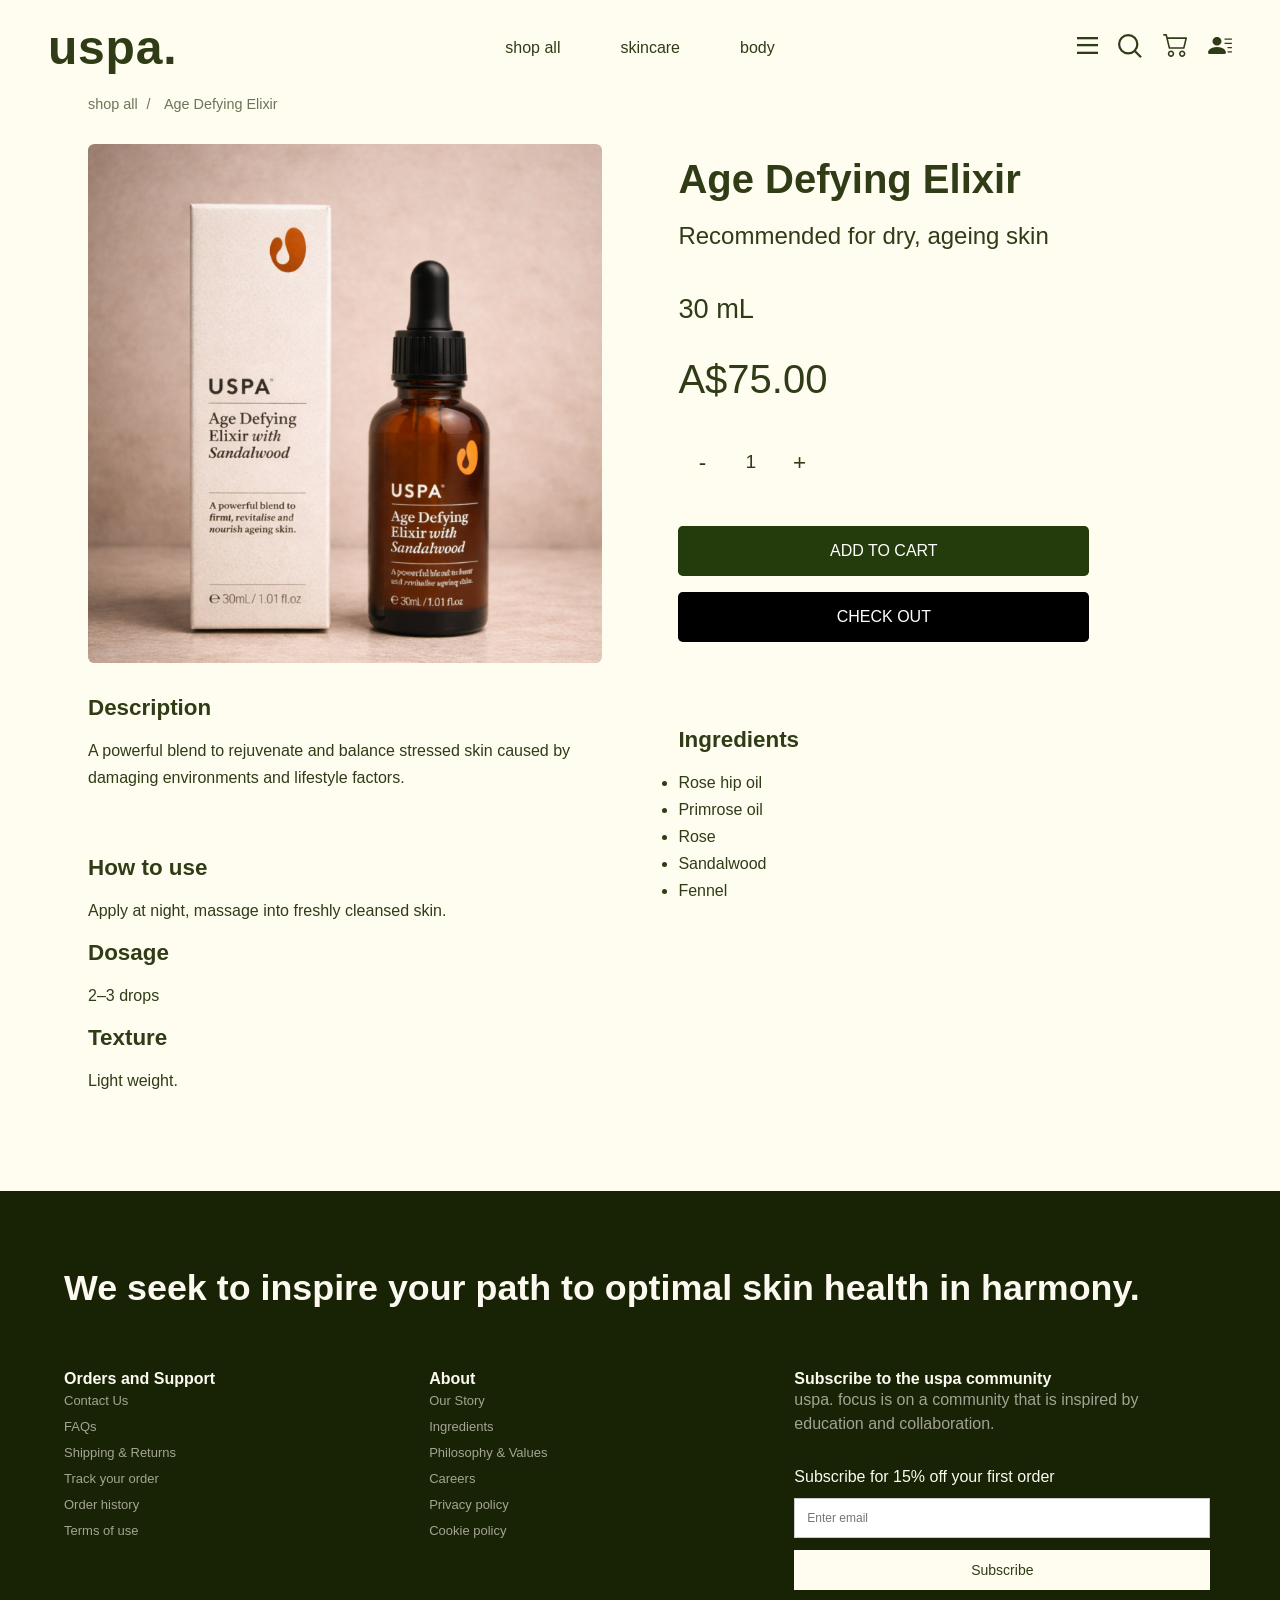
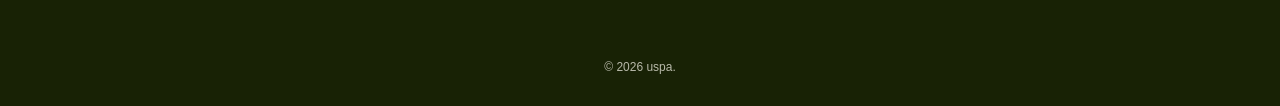
==== commit 7f1bab4d: "Added cart and check out flow logic, implemented cart storage and order summary logic" ====
--- a/age-defying-elixir.html
+++ b/age-defying-elixir.html
@@ -1,41 +1,22 @@
 <!DOCTYPE html>
-
 <html lang="en">
-
 <head>
-
     <meta charset="UTF-8">
-
     <meta name="viewport" content="width=device-width, initial-scale=1.0">
-
     <title>Age Defying Elixir</title>
-
     <link rel="stylesheet" href="style.css">
-
 </head>
-
 <body>
-
     <!-- HEADER -->
-
     <header class="site-header">
-
         <nav class="navbar">
-
             <h1 class="logo">
-
                 <a href="index.html">uspa.</a>
-
             </h1>
-
             <ul class="nav-links">
-
                 <li><a href="shop-all.html">shop all</a></li>
-
                 <li><a href="skincare.html">skincare</a></li>
-
                 <li><a href="body.html">body</a></li>
-
             </ul>
 
             <ul class="nav-icons">
@@ -50,7 +31,13 @@
                         >
                     </div>
                 </li>
-                <li><img src="images/cart.svg" alt="Cart" class="cart-icon"></li> 
+                <li class="cart-wrapper">
+                    <a href="cart.html">
+                        <img src="images/cart.svg" alt="Cart" class="cart-icon">
+                    </a>
+                    
+                    <span class="cart-count"></span>
+                </li>
                 <li><img src="images/profile.svg" alt="Profile" class="profile-icon"></li>
             </ul>
 
@@ -70,69 +57,52 @@
         <!-- LEFT -->
         <section class="product-page">
             <div class="product-image-section">
-
                 <img src="images/product7.jpg"
-
                     alt="Age Defying Elixir"
-
                     class="product-image">
-
             </div>
 
             <!-- RIGHT -->
-
             <div class="product-info-section">
-
                 <h1 class="product-title">
-
                     Age Defying Elixir
-
                 </h1>
 
                 <p class="product-subtitle">
-
                     Recommended for dry, ageing skin
-
                 </p>
 
                 <p class="product-size">
-
                     30 mL
-
                 </p>
 
                 <p class="product-price">
-
                     A$75.00
-
                 </p>
 
                 <!-- QUANTITY -->
 
                 <section class="quantity-selector">
-
                     <button type="button">-</button>
-
                     <span>1</span>
-
                     <button type="button">+</button>
-
                 </section>
 
                 <!-- BUTTONS -->
 
-                <button class="product-cart-btn">
-
+                <button 
+                    class="product-cart-btn"
+                    data-id="age-defying-elixir"
+                    data-name="Age Defying Elixir"
+                    data-price="75"
+                    data-size="30 mL"
+                    data-image="images/product7.jpg"
+                >
                     ADD TO CART
-
                 </button>
-
                 <button class="checkout-btn">
-
                     CHECK OUT
-
                 </button>
-
             </div>
         </section>
     
@@ -152,7 +122,7 @@
                     <h2>Dosage</h2>
                     <p>2–3 drops</p>
                     <h2>Texture</h2>
-                    <p>Lightweight oil texture.</p>
+                    <p>Light weight.</p>
                 </article>
             </div>
 
@@ -172,96 +142,54 @@
     <!-- FOOTER -->
 
     <footer>
-
         <h2 class="footer-heading">
-
             We seek to inspire your path to optimal skin health in harmony.
-
         </h2>
-
         <nav class="footer-columns">
-
             <section class="footer-column">
-
                 <h3>Orders and Support</h3>
-
                 <a href="#">Contact Us</a>
-
                 <a href="#">FAQs</a>
-
                 <a href="#">Shipping & Returns</a>
-
                 <a href="#">Track your order</a>
-
                 <a href="#">Order history</a>
-
                 <a href="#">Terms of use</a>
-
             </section>
 
             <section class="footer-column">
-
                 <h3>About</h3>
-
                 <a href="#">Our Story</a>
-
                 <a href="#">Ingredients</a>
-
                 <a href="#">Philosophy & Values</a>
-
                 <a href="#">Careers</a>
-
                 <a href="#">Privacy policy</a>
-
                 <a href="#">Cookie policy</a>
-
             </section>
 
             <section class="footer-column newsletter">
-
                 <h3>Subscribe to the uspa community</h3>
-
                 <p class="subscribe-text">
-
                     uspa. focus is on a community that is inspired by education and collaboration.
-
                 </p>
-
                 <form>
-
                     <label for="email">
-
                         Subscribe for 15% off your first order
-
                     </label>
 
                     <input type="email"
-
                            id="email"
-
                            placeholder="Enter email">
-
                     <button type="submit">
-
                         Subscribe
-
                     </button>
-
                 </form>
-
             </section>
-
         </nav>
-
         <p class="copyright">
-
             © 2026 uspa.
-
         </p>
-
     </footer>
     <script src="script.js"></script>
-
 </body>
 
 </html>
--- a/style.css
+++ b/style.css
@@ -90,14 +90,31 @@
     opacity: 0.6;
 }
 
+
 .cart-icon {
     width:1.5rem;
     height: auto;
     cursor: pointer;
 }
 
-.cart-icon:hover{
+.cart-icon:hover {
     opacity:0.6;
+}
+
+.cart-wrapper {
+    position: relative;
+}
+
+.cart-count {
+    display: none;
+    position: absolute;
+    top:-0.4rem;
+    right:-1.125rem;
+    font-size:1rem;
+    font-weight: 400;
+    color:#2F3C16;
+    min-width:1rem;
+    text-align:center;
 }
 
 .profile-icon {
@@ -473,12 +490,13 @@
 
 
 .product-bottom button {
-    padding: 0.55rem 1.2rem;
+    min-height: 2rem;
+    padding: 1rem 2rem;
+    border-radius: 0.15rem;
     font-size: 0.68rem;
     letter-spacing: 0.06rem;
     font-weight: 500;
     width: auto;
-    padding: 0.7rem 1.8rem;
     white-space: nowrap;
     display: flex;
     align-items: center;
@@ -497,7 +515,7 @@
     aspect-ratio: 1/1;
     object-fit: cover;
     display: block;
-    border-radius: 0;
+    border-radius: 0.3rem;
 }
 
 .product-card .heart-icon {
@@ -629,7 +647,7 @@
 
 .product-image {
     width: 100%;
-    border-radius: 0;
+    border-radius: 0.4rem;
     display: block;
 }
 
@@ -677,33 +695,35 @@
 }
 
 .product-skin {
-    margin-top: -1.15rem;
-    font-size: 0.8rem;
+    margin-top: -0.9rem;
+    font-size: 0.9rem;
     font-weight: 400;
     font-style: italic;
     line-height: 1.2;
-    opacity: 0.75;
+    opacity: 0.85;
 }
 
 .product-description {
-    font-size: 0.84rem;
-    margin-top: 1.5rem;
+    font-size: 0.9rem;
+    font-weight: 300;
+    margin-top: 1.25rem;
+    margin-bottom: 1.25rem;
     min-height: 3.5rem;
     line-height: 1.15;
     max-width: 90%;
 }
 
 .product-volume {
-    top: -0.4rem;
+    top: -0.25rem;
     position: relative;
-    font-size: 1rem;
-    font-weight: 500;
-
+    font-size: 1.2rem;
+    font-weight: 400;
+    margin-bottom: 0.75rem;
 }
 
 .product-price-card {
     font-size: 1.5rem;
-    font-weight: 700;
+    font-weight: 400;
     margin: 0;
     line-height: 1;
     position: relative;
@@ -711,55 +731,76 @@
 }
 
 .product-title {
-    font-size: clamp(2rem, 4vw, 3rem);
-    line-height: 1.1;
+    margin-top: 1rem;
+    font-size: clamp(2.5rem, 2vw, 2rem);
+    font-weight: 600;
+    line-height: 0.95;
 }
 
 .product-subtitle {
-    font-size: 1.1rem;
+    margin-top: 0.5rem;
+    font-size: 1.5rem;
+    font-weight: 350;
 }
 
 .product-size {
+    margin-top: 1.7rem;
+    font-size: 1.7rem;
+    font-weight: 400;
+}
+
+.product-price {
+    margin-top: 1rem;
+    font-size: 2.5rem;
+    font-weight: 500;
+}
+
+.quantity-selector {
+    display: flex;
+    align-items: center;
+    gap: 1.2rem;
+    margin-top: 1.25rem;
+}
+
+.quantity-selector button {
+    width: 3rem;
+    height: 3rem;
+
+    border: 0.0625 solid #2F3C16;
+    background: transparent;
+
+    font-size: 1.4rem;
+    font-weight: 300;
+
+    cursor: pointer;
+    transition: all 0.3s ease;
+    border-radius: 0.2rem;
+}
+
+.quantity-selector button:hover {
+    background: #2F3C16;
+    color:#FFFDF0;
+}
+
+.quantity-selector span {
     font-size: 1.2rem;
-    font-weight: 500;
-}
-
-.product-price {
-    font-size: 2rem;
-    font-weight: 600;
-}
-
-.quantity-selector {
-    display: flex;
-    align-items: center;
-    gap: 1rem;
-
-    margin: 1rem 0;
-}
-
-.quantity-selector button {
-    width: 2.5rem;
-    height: 2.5rem;
-
-    border: 1px solid #2F3C16;
-    background: transparent;
-
-    cursor: pointer;
-}
+    font-weight: 400;
+}
+
 
 .product-cart-btn,
 .checkout-btn {
-    width: 100%;
-
+    border-radius: 0.3rem;
+    width: min(80%, 30rem);
+    display: block;
     padding: 1rem;
-
     border: none;
-
     font-size: 1rem;
     cursor: pointer;
 }
 
 .product-cart-btn {
+    margin-top: 1.5rem;
     background-color: #243B0B;
     color: white;
 }
@@ -808,6 +849,7 @@
 }
 
 .ingredients-block {
+    margin-top: 2rem;
     max-width: 28rem;
     align-self: start;
 }
